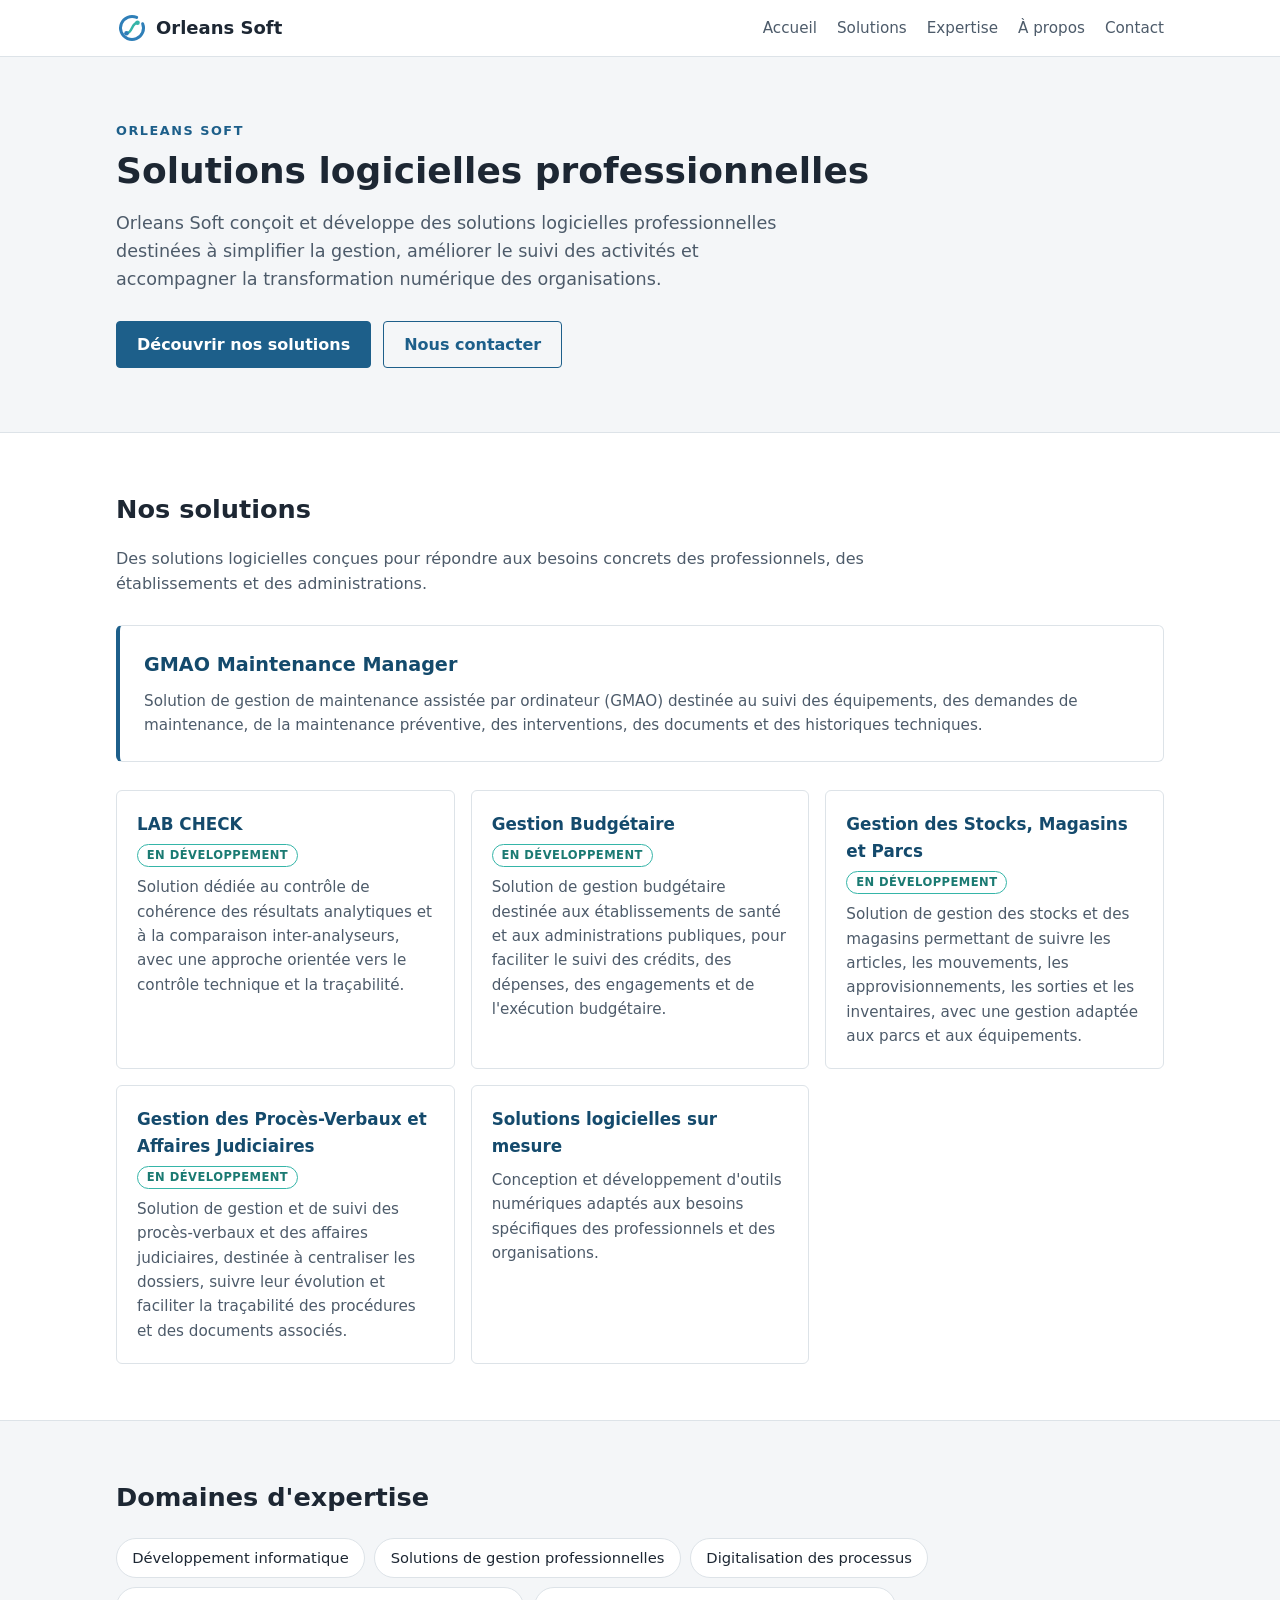
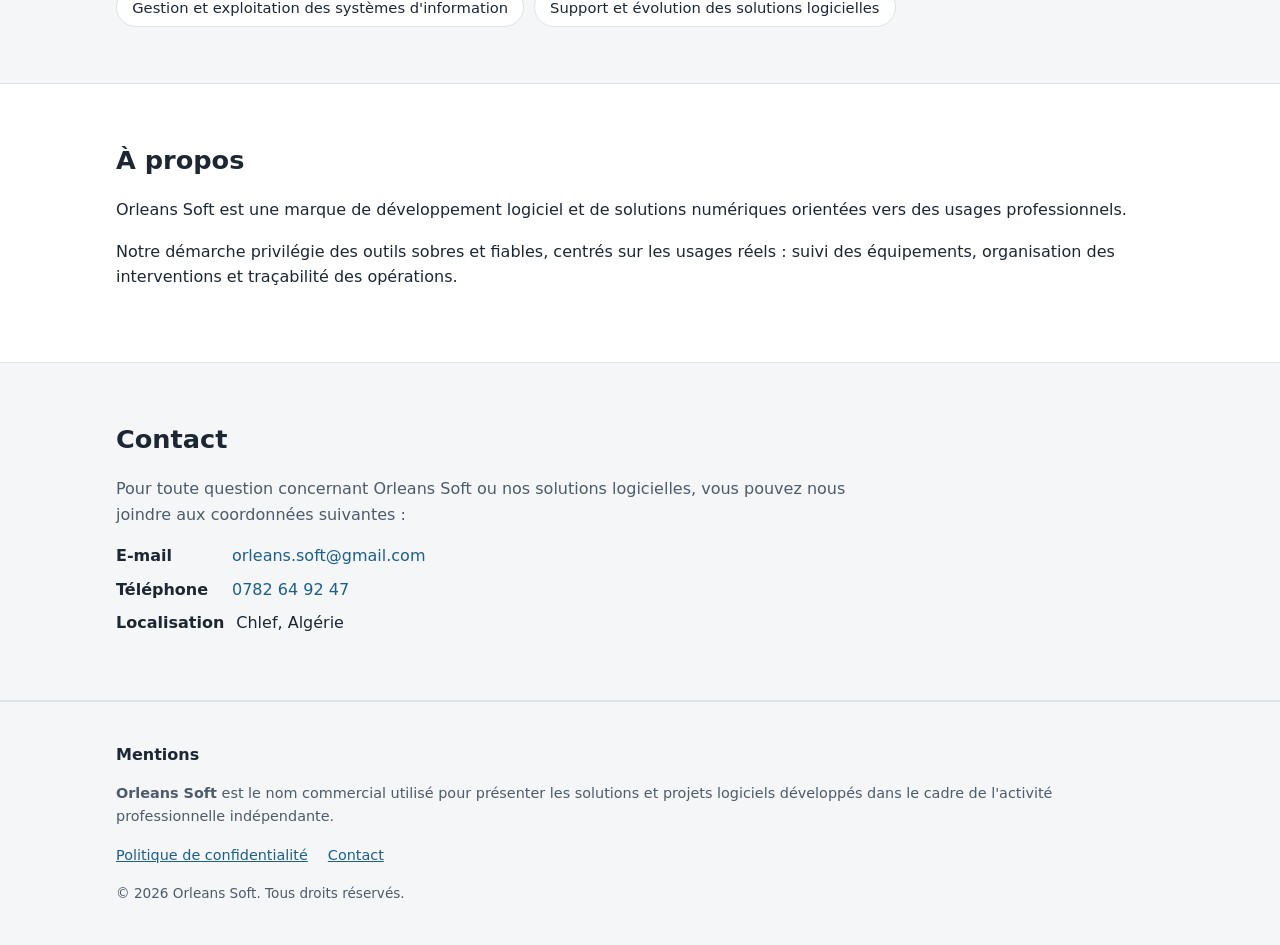
==== index.html @ f2cbba83 "Initial commit: Orleans Soft public website" ====
<!DOCTYPE html>
<html lang="fr">
<head>
  <meta charset="utf-8">
  <meta name="viewport" content="width=device-width, initial-scale=1">
  <title>Orleans Soft — Solutions logicielles professionnelles</title>
  <meta name="description" content="Orleans Soft conçoit et développe des solutions logicielles professionnelles, dont GMAO Maintenance Manager et des solutions numériques sur mesure.">
  <meta property="og:type" content="website">
  <meta property="og:site_name" content="Orleans Soft">
  <meta property="og:title" content="Orleans Soft — Solutions logicielles professionnelles">
  <meta property="og:description" content="Orleans Soft conçoit et développe des solutions logicielles professionnelles, dont GMAO Maintenance Manager et des solutions numériques sur mesure.">
  <meta property="og:url" content="https://orleanssoft.com/">
  <meta property="og:locale" content="fr_FR">
  <link rel="icon" type="image/svg+xml" href="assets/favicon.svg">
  <link rel="stylesheet" href="styles.css">
</head>
<body>
  <a class="skip-link" href="#contenu">Aller au contenu</a>

  <header class="site-header">
    <div class="container header-inner">
      <a class="brand" href="index.html" aria-label="Orleans Soft — Accueil">
        <img class="brand-mark" src="assets/logo-mark.svg" alt="" width="32" height="32">
        <span class="brand-name">Orleans&nbsp;Soft</span>
      </a>
      <nav aria-label="Navigation principale">
        <ul class="nav-list">
          <li><a href="#accueil">Accueil</a></li>
          <li><a href="#solutions">Solutions</a></li>
          <li><a href="#expertise">Expertise</a></li>
          <li><a href="#apropos">À propos</a></li>
          <li><a href="#contact">Contact</a></li>
        </ul>
      </nav>
    </div>
  </header>

  <main id="contenu">

    <section id="accueil" class="hero">
      <div class="container">
        <p class="hero-kicker">Orleans Soft</p>
        <h1>Solutions logicielles professionnelles</h1>
        <p class="hero-lead">
          Orleans Soft conçoit et développe des solutions logicielles
          professionnelles destinées à simplifier la gestion, améliorer le suivi
          des activités et accompagner la transformation numérique des
          organisations.
        </p>
        <p class="hero-actions">
          <a class="button" href="#solutions">Découvrir nos solutions</a>
          <a class="button button-secondary" href="#contact">Nous contacter</a>
        </p>
      </div>
    </section>

    <section id="solutions" class="section">
      <div class="container">
        <h2>Nos solutions</h2>
        <p class="section-intro">
          Des solutions logicielles conçues pour répondre aux besoins concrets
          des professionnels, des établissements et des administrations.
        </p>

        <article class="card card-featured">
          <h3>GMAO Maintenance Manager</h3>
          <p>
            Solution de gestion de maintenance assistée par ordinateur (GMAO)
            destinée au suivi des équipements, des demandes de maintenance, de la
            maintenance préventive, des interventions, des documents et des
            historiques techniques.
          </p>
        </article>

        <div class="card-grid">
          <article class="card">
            <h3>LAB CHECK <span class="badge">En développement</span></h3>
            <p>
              Solution dédiée au contrôle de cohérence des résultats analytiques
              et à la comparaison inter-analyseurs, avec une approche orientée
              vers le contrôle technique et la traçabilité.
            </p>
          </article>
          <article class="card">
            <h3>Gestion Budgétaire <span class="badge">En développement</span></h3>
            <p>
              Solution de gestion budgétaire destinée aux établissements de santé
              et aux administrations publiques, pour faciliter le suivi des
              crédits, des dépenses, des engagements et de l'exécution
              budgétaire.
            </p>
          </article>
          <article class="card">
            <h3>Gestion des Stocks, Magasins et Parcs <span class="badge">En développement</span></h3>
            <p>
              Solution de gestion des stocks et des magasins permettant de suivre
              les articles, les mouvements, les approvisionnements, les sorties
              et les inventaires, avec une gestion adaptée aux parcs et aux
              équipements.
            </p>
          </article>
          <article class="card">
            <h3>Gestion des Procès-Verbaux et Affaires Judiciaires <span class="badge">En développement</span></h3>
            <p>
              Solution de gestion et de suivi des procès-verbaux et des affaires
              judiciaires, destinée à centraliser les dossiers, suivre leur
              évolution et faciliter la traçabilité des procédures et des
              documents associés.
            </p>
          </article>
          <article class="card">
            <h3>Solutions logicielles sur mesure</h3>
            <p>
              Conception et développement d'outils numériques adaptés aux besoins
              spécifiques des professionnels et des organisations.
            </p>
          </article>
        </div>
      </div>
    </section>

    <section id="expertise" class="section section-alt">
      <div class="container">
        <h2>Domaines d'expertise</h2>
        <ul class="chip-list">
          <li>Développement informatique</li>
          <li>Solutions de gestion professionnelles</li>
          <li>Digitalisation des processus</li>
          <li>Gestion et exploitation des systèmes d'information</li>
          <li>Support et évolution des solutions logicielles</li>
        </ul>
      </div>
    </section>

    <section id="apropos" class="section">
      <div class="container">
        <h2>À propos</h2>
        <p>
          Orleans Soft est une marque de développement logiciel et de solutions
          numériques orientées vers des usages professionnels.
        </p>
        <p>
          Notre démarche privilégie des outils sobres et fiables, centrés sur les
          usages réels&nbsp;: suivi des équipements, organisation des interventions
          et traçabilité des opérations.
        </p>
      </div>
    </section>

    <section id="contact" class="section section-alt">
      <div class="container">
        <h2>Contact</h2>
        <p class="section-intro">
          Pour toute question concernant Orleans Soft ou nos solutions logicielles,
          vous pouvez nous joindre aux coordonnées suivantes&nbsp;:
        </p>
        <address class="contact-block">
          <p>
            <span class="contact-label">E-mail</span>
            <a href="mailto:orleans.soft@gmail.com">orleans.soft@gmail.com</a>
          </p>
          <p>
            <span class="contact-label">Téléphone</span>
            <a href="tel:+213782649247">0782 64 92 47</a>
          </p>
          <p>
            <span class="contact-label">Localisation</span>
            Chlef, Algérie
          </p>
        </address>
      </div>
    </section>

  </main>

  <footer class="site-footer">
    <div class="container">
      <h2 class="footer-heading">Mentions</h2>
      <p>
        <strong>Orleans Soft</strong> est le nom commercial utilisé pour présenter
        les solutions et projets logiciels développés dans le cadre de l'activité
        professionnelle indépendante.
      </p>
      <ul class="footer-links">
        <li><a href="legal/privacy.html">Politique de confidentialité</a></li>
        <li><a href="#contact">Contact</a></li>
      </ul>
      <p class="footer-copy">© 2026 Orleans Soft. Tous droits réservés.</p>
    </div>
  </footer>
</body>
</html>
---- styles.css ----
:root {
  --color-bg: #ffffff;
  --color-bg-alt: #f4f6f8;
  --color-text: #1d2733;
  --color-text-muted: #4d5b6a;
  --color-accent: #1d5f8a;
  --color-accent-dark: #144a6c;
  --color-border: #dde3e8;
  --color-teal: #35b5a8;
  --container-width: 68rem;
}

*,
*::before,
*::after {
  box-sizing: border-box;
}

html {
  scroll-behavior: smooth;
}

body {
  margin: 0;
  font-family: "Segoe UI", system-ui, -apple-system, "Helvetica Neue", Arial, sans-serif;
  font-size: 1rem;
  line-height: 1.6;
  color: var(--color-text);
  background: var(--color-bg);
}

.container {
  width: 100%;
  max-width: var(--container-width);
  margin-inline: auto;
  padding-inline: 1.25rem;
}

.skip-link {
  position: absolute;
  left: -9999px;
  top: 0;
  padding: 0.5rem 1rem;
  background: var(--color-accent-dark);
  color: #fff;
  z-index: 10;
}

.skip-link:focus {
  left: 0;
}

/* Header */

.site-header {
  border-bottom: 1px solid var(--color-border);
  background: var(--color-bg);
}

.header-inner {
  display: flex;
  align-items: center;
  justify-content: space-between;
  gap: 1rem;
  padding-block: 0.75rem;
  flex-wrap: wrap;
}

.brand {
  display: inline-flex;
  align-items: center;
  gap: 0.5rem;
  text-decoration: none;
  color: var(--color-text);
  font-weight: 600;
  font-size: 1.125rem;
}

.brand-mark {
  display: block;
}

.nav-list {
  display: flex;
  gap: 1.25rem;
  list-style: none;
  margin: 0;
  padding: 0;
  flex-wrap: wrap;
}

.nav-list a {
  color: var(--color-text-muted);
  text-decoration: none;
  font-size: 0.95rem;
}

.nav-list a:hover,
.nav-list a:focus {
  color: var(--color-accent);
  text-decoration: underline;
}

/* Hero */

.hero {
  background: var(--color-bg-alt);
  border-bottom: 1px solid var(--color-border);
  padding-block: 4rem;
}

.hero-kicker {
  margin: 0 0 0.5rem;
  text-transform: uppercase;
  letter-spacing: 0.12em;
  font-size: 0.8rem;
  font-weight: 600;
  color: var(--color-accent);
}

.hero h1 {
  margin: 0 0 1rem;
  font-size: 2.25rem;
  line-height: 1.2;
  font-weight: 700;
}

.hero-lead {
  margin: 0 0 1.75rem;
  max-width: 44rem;
  font-size: 1.1rem;
  color: var(--color-text-muted);
}

.hero-actions {
  display: flex;
  gap: 0.75rem;
  flex-wrap: wrap;
  margin: 0;
}

.button {
  display: inline-block;
  padding: 0.6rem 1.25rem;
  border-radius: 4px;
  background: var(--color-accent);
  color: #fff;
  text-decoration: none;
  font-weight: 600;
  border: 1px solid var(--color-accent);
}

.button:hover,
.button:focus {
  background: var(--color-accent-dark);
  border-color: var(--color-accent-dark);
}

.button-secondary {
  background: transparent;
  color: var(--color-accent);
}

.button-secondary:hover,
.button-secondary:focus {
  background: var(--color-accent);
  color: #fff;
}

/* Sections */

.section {
  padding-block: 3.5rem;
}

.section-alt {
  background: var(--color-bg-alt);
  border-block: 1px solid var(--color-border);
}

.section h2 {
  margin: 0 0 1rem;
  font-size: 1.6rem;
}

.section-intro {
  max-width: 48rem;
  color: var(--color-text-muted);
}

.card-grid {
  display: grid;
  grid-template-columns: repeat(auto-fit, minmax(16rem, 1fr));
  gap: 1rem;
  margin-top: 1.75rem;
}

.card {
  border: 1px solid var(--color-border);
  border-radius: 6px;
  padding: 1.25rem;
  background: var(--color-bg);
}

.card h3 {
  margin: 0 0 0.5rem;
  font-size: 1.05rem;
  color: var(--color-accent-dark);
}

.card p {
  margin: 0;
  font-size: 0.95rem;
  color: var(--color-text-muted);
}

.card-featured {
  margin-top: 1.75rem;
  border-left: 4px solid var(--color-accent);
  padding: 1.5rem;
}

.card-featured h3 {
  font-size: 1.2rem;
}

.badge {
  display: block;
  width: fit-content;
  margin: 0.35rem 0 0;
  padding: 0.1rem 0.55rem;
  border: 1px solid var(--color-teal);
  border-radius: 999px;
  color: #1a7a72;
  font-size: 0.72rem;
  font-weight: 600;
  letter-spacing: 0.04em;
  text-transform: uppercase;
  vertical-align: middle;
}

/* Expertise */

.chip-list {
  display: flex;
  flex-wrap: wrap;
  gap: 0.6rem;
  list-style: none;
  margin: 1.25rem 0 0;
  padding: 0;
}

.chip-list li {
  padding: 0.45rem 0.95rem;
  border: 1px solid var(--color-border);
  border-radius: 999px;
  background: var(--color-bg);
  font-size: 0.92rem;
  color: var(--color-text);
}

/* Contact */

.contact-block {
  font-style: normal;
  margin-top: 1rem;
}

.contact-block p {
  margin: 0.5rem 0;
  display: flex;
  gap: 0.75rem;
  flex-wrap: wrap;
}

.contact-label {
  font-weight: 600;
  min-width: 6.5rem;
}

.contact-block a {
  color: var(--color-accent);
  text-decoration: none;
}

.contact-block a:hover,
.contact-block a:focus {
  text-decoration: underline;
}

/* Footer */

.site-footer {
  border-top: 1px solid var(--color-border);
  background: var(--color-bg-alt);
  padding-block: 2.5rem;
  font-size: 0.9rem;
  color: var(--color-text-muted);
}

.footer-heading {
  font-size: 1rem;
  margin: 0 0 0.75rem;
  color: var(--color-text);
}

.footer-links {
  list-style: none;
  margin: 1rem 0;
  padding: 0;
  display: flex;
  gap: 1.25rem;
  flex-wrap: wrap;
}

.footer-links a {
  color: var(--color-accent);
}

.footer-copy {
  margin: 1rem 0 0;
  font-size: 0.85rem;
}

/* Legal pages */

.legal-body {
  max-width: 48rem;
}

.legal-body h1 {
  font-size: 1.8rem;
}

.legal-body h2 {
  font-size: 1.2rem;
  margin-top: 2rem;
}

/* Responsive */

@media (max-width: 40rem) {
  .header-inner {
    flex-direction: column;
    align-items: flex-start;
  }

  .hero {
    padding-block: 2.5rem;
  }

  .hero h1 {
    font-size: 1.7rem;
  }

  .section {
    padding-block: 2.5rem;
  }
}
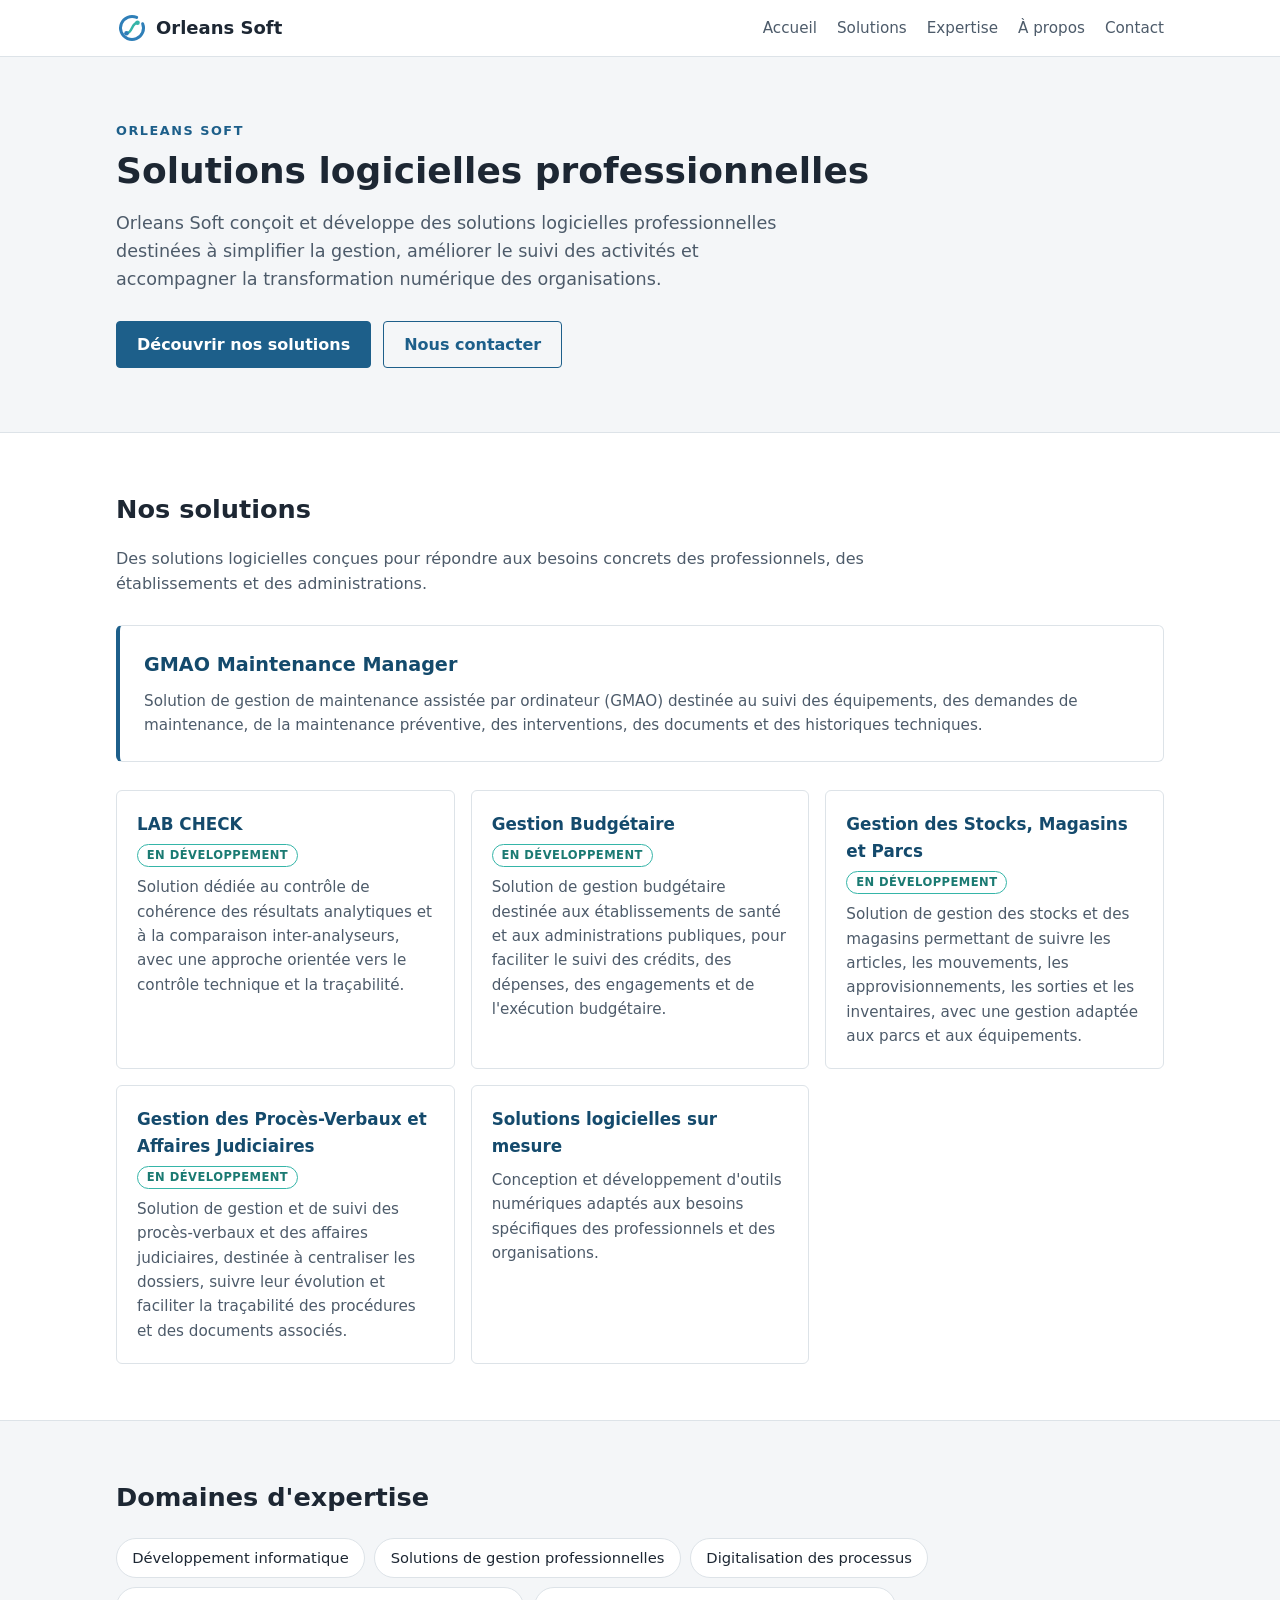
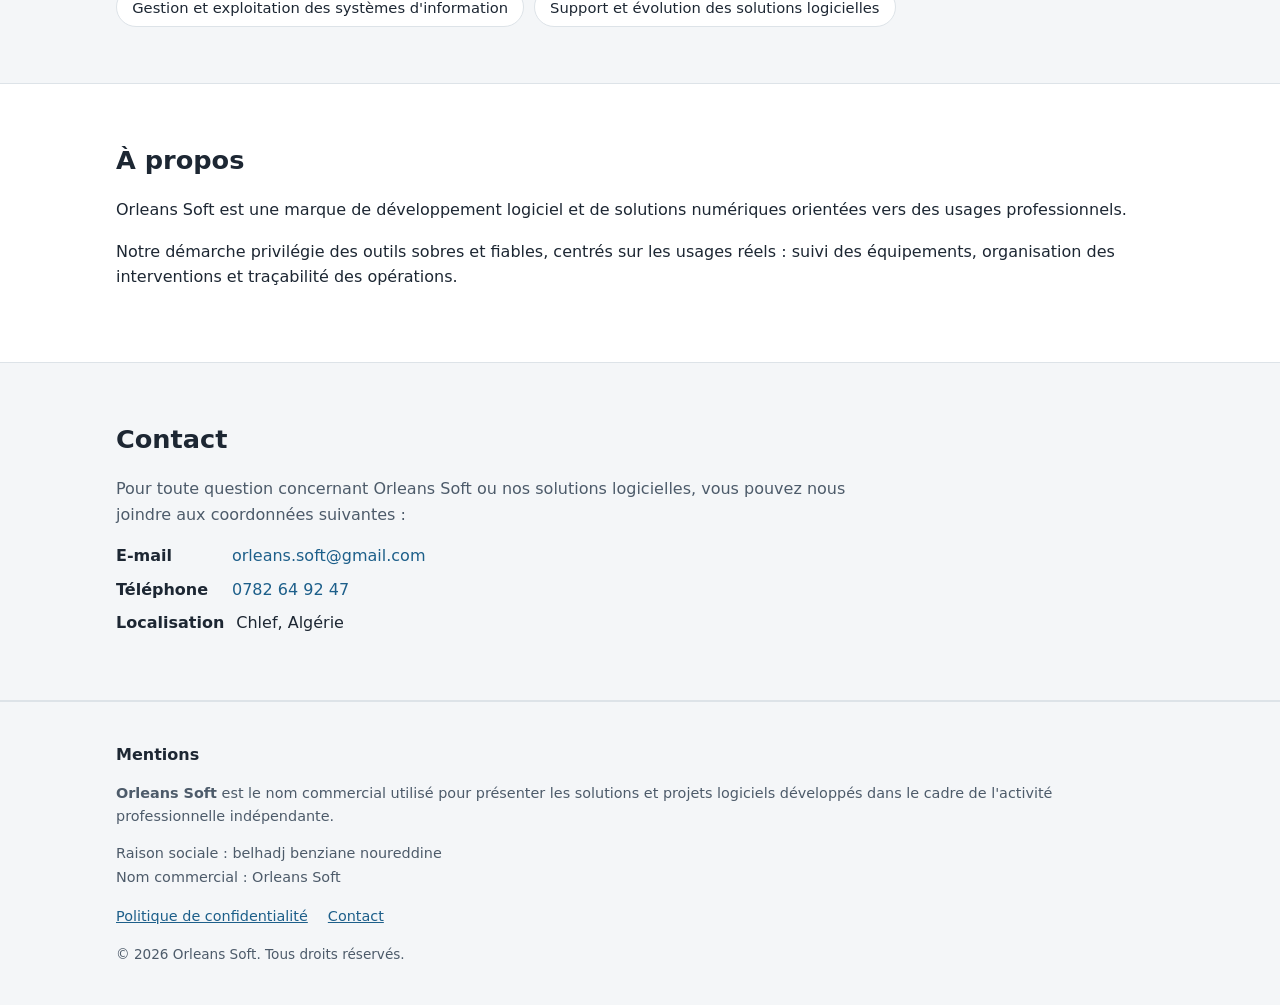
==== commit e4d43d3e: "Add legal name (raison sociale) to mentions" ====
--- a/index.html
+++ b/index.html
@@ -11,6 +11,7 @@
   <meta property="og:description" content="Orleans Soft conçoit et développe des solutions logicielles professionnelles, dont GMAO Maintenance Manager et des solutions numériques sur mesure.">
   <meta property="og:url" content="https://orleanssoft.com/">
   <meta property="og:locale" content="fr_FR">
+  <meta name="facebook-domain-verification" content="tgflni5hxrljxaffcsjausvdjkhbu1" />
   <link rel="icon" type="image/svg+xml" href="assets/favicon.svg">
   <link rel="stylesheet" href="styles.css">
 </head>
@@ -181,6 +182,10 @@
         les solutions et projets logiciels développés dans le cadre de l'activité
         professionnelle indépendante.
       </p>
+      <p>
+        Raison sociale&nbsp;: belhadj benziane noureddine<br>
+        Nom commercial&nbsp;: Orleans Soft
+      </p>
       <ul class="footer-links">
         <li><a href="legal/privacy.html">Politique de confidentialité</a></li>
         <li><a href="#contact">Contact</a></li>
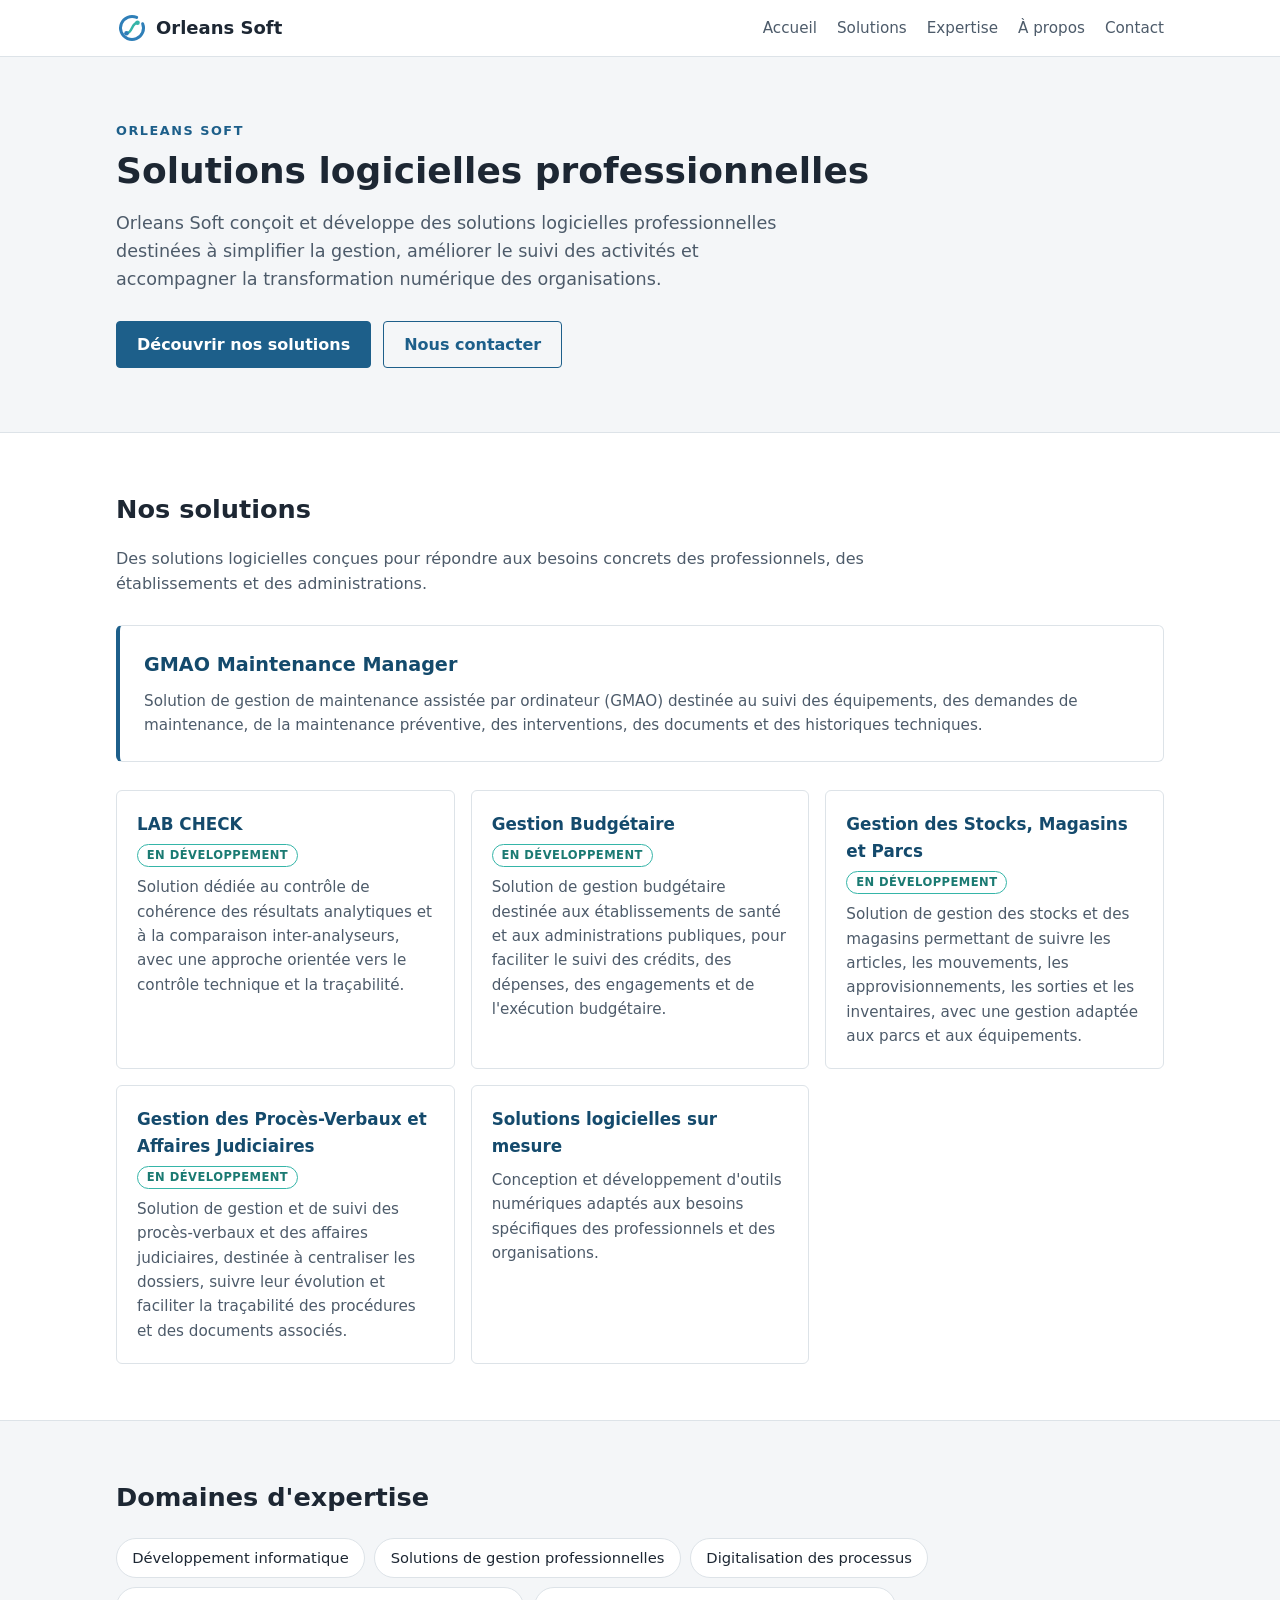
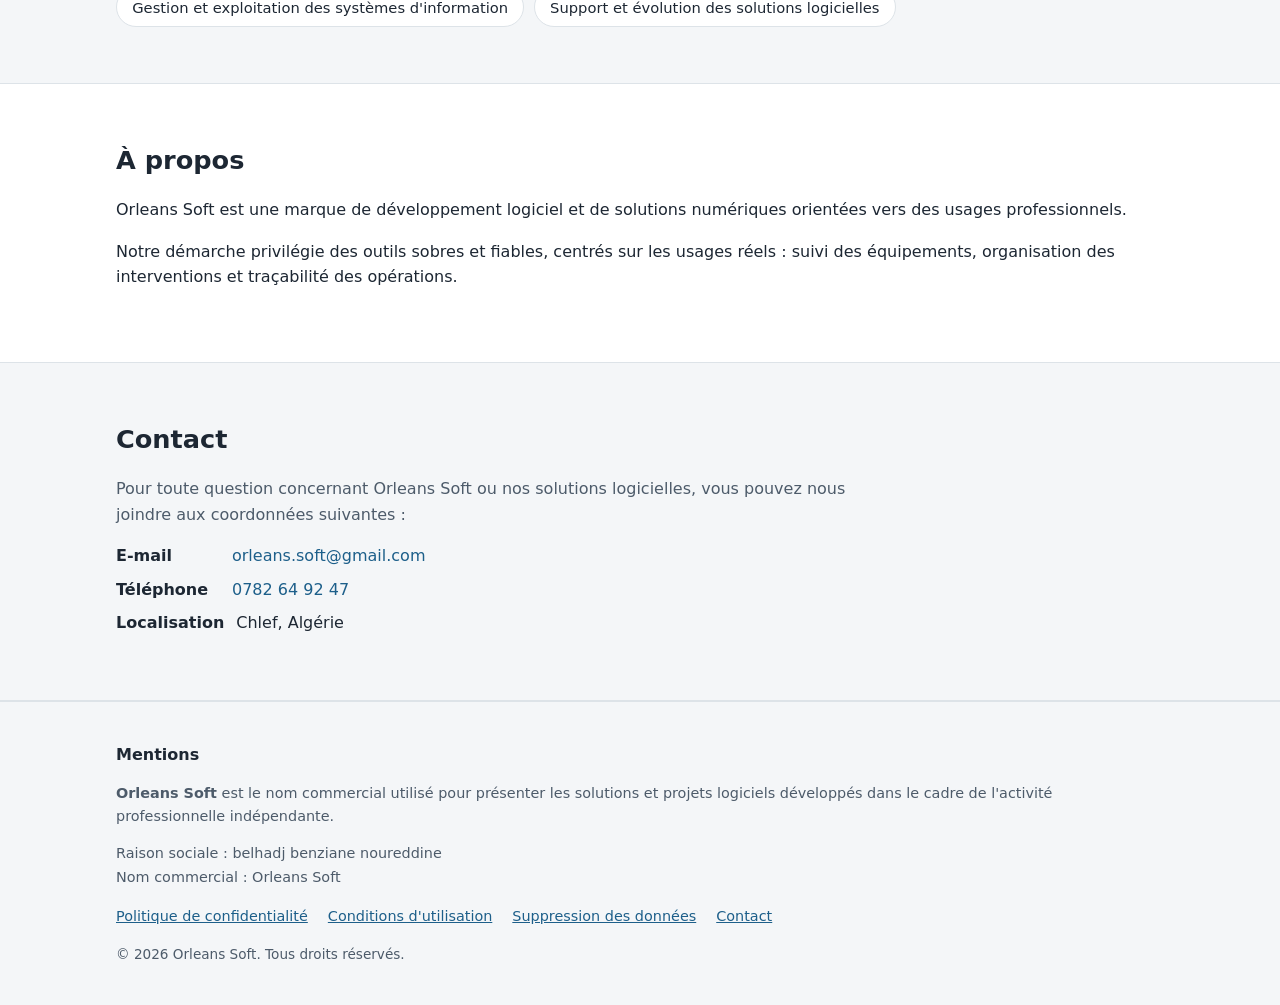
==== commit b2992b68: "Prepare website for Meta App Review Add Conditions d'utilisation and Suppression des données pages, " ====
--- a/index.html
+++ b/index.html
@@ -188,6 +188,8 @@
       </p>
       <ul class="footer-links">
         <li><a href="legal/privacy.html">Politique de confidentialité</a></li>
+        <li><a href="legal/terms.html">Conditions d'utilisation</a></li>
+        <li><a href="legal/data-deletion.html">Suppression des données</a></li>
         <li><a href="#contact">Contact</a></li>
       </ul>
       <p class="footer-copy">© 2026 Orleans Soft. Tous droits réservés.</p>
